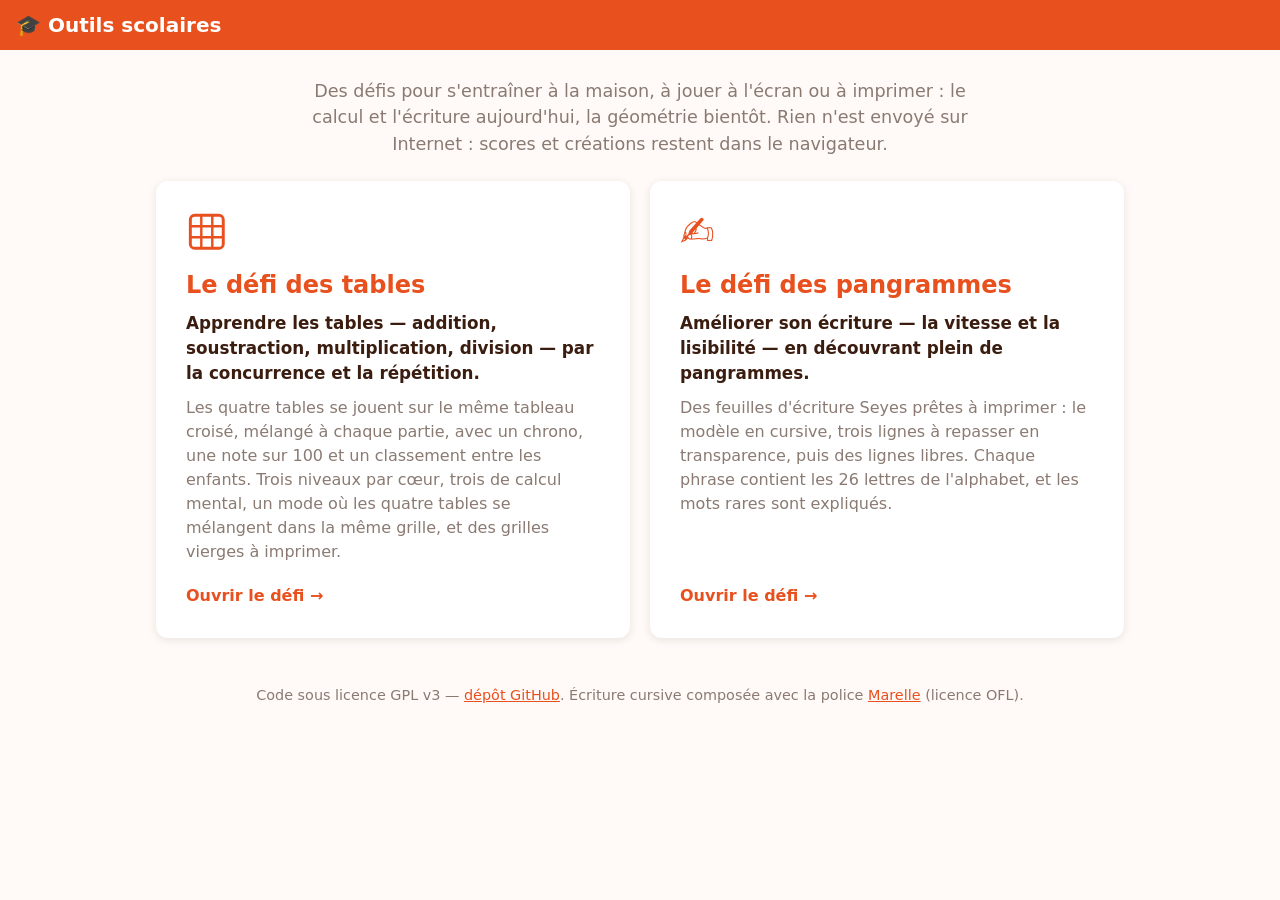
==== index.html @ 556f3aac "Remplace la croix par un logo de tableau Le défi des tables portait une croix de multiplication, dev" ====
<!DOCTYPE html>
<html lang="fr">
<head>
<meta charset="utf-8">
<meta name="viewport" content="width=device-width, initial-scale=1">
<title>Outils scolaires</title>
<meta name="description" content="Des défis scolaires à jouer à l'écran ou à imprimer : les quatre tables de calcul, l'écriture cursive sur lignes Seyes, et d'autres à venir.">
<link rel="stylesheet" href="assets/commun.css">
<link rel="stylesheet" href="assets/accueil.css">
<link rel="icon" href="data:image/svg+xml,<svg xmlns='http://www.w3.org/2000/svg' viewBox='0 0 100 100'><text y='.9em' font-size='90'>🎓</text></svg>">
</head>
<body>

<header class="topbar">
  <h1>🎓 Outils scolaires</h1>
</header>

<main>
  <p class="intro">Des défis pour s'entraîner à la maison, à jouer à l'écran ou à imprimer :
     le calcul et l'écriture aujourd'hui, la géométrie bientôt. Rien n'est envoyé sur Internet :
     scores et créations restent dans le navigateur.</p>

  <div class="cartes">

    <a class="carte-outil" href="tables/">
      <span class="carte-emoji"><svg class="logo-grille" viewBox="0 0 24 24" aria-hidden="true" focusable="false"><rect x="2.5" y="2.5" width="19" height="19" rx="2.5" fill="none" stroke="#e8501e" stroke-width="1.7"/><path d="M8.83 2.5v19M15.17 2.5v19M2.5 8.83h19M2.5 15.17h19" fill="none" stroke="#e8501e" stroke-width="1.4"/></svg></span>
      <h2>Le défi des tables</h2>
      <p class="carte-accroche">Apprendre les tables — addition, soustraction, multiplication,
         division — par la concurrence et la répétition.</p>
      <p class="carte-detail">Les quatre tables se jouent sur le même tableau croisé, mélangé à
         chaque partie, avec un chrono, une note sur 100 et un classement entre les enfants.
         Trois niveaux par cœur, trois de calcul mental, un mode où les quatre tables se
         mélangent dans la même grille, et des grilles vierges à imprimer.</p>
      <span class="carte-lien">Ouvrir le défi →</span>
    </a>

    <a class="carte-outil" href="pangrammes/">
      <span class="carte-emoji" aria-hidden="true">✍️</span>
      <h2>Le défi des pangrammes</h2>
      <p class="carte-accroche">Améliorer son écriture — la vitesse et la lisibilité — en
         découvrant plein de pangrammes.</p>
      <p class="carte-detail">Des feuilles d'écriture Seyes prêtes à imprimer : le modèle en
         cursive, trois lignes à repasser en transparence, puis des lignes libres. Chaque
         phrase contient les 26 lettres de l'alphabet, et les mots rares sont expliqués.</p>
      <span class="carte-lien">Ouvrir le défi →</span>
    </a>

  </div>
</main>

<footer>
  <p>Code sous licence GPL v3 — <a href="https://github.com/Le-Syl21/outils-scolaires">dépôt GitHub</a>.
     Écriture cursive composée avec la police
     <a href="https://marelle.forge.apps.education.fr/">Marelle</a> (licence OFL).</p>
</footer>

</body>
</html>
---- assets/commun.css ----
/* Charte partagée par les outils du dépôt.
   Reprend les couleurs du Défi Tables : pêche, orange, encre brune. */
:root{
  --peche:#fbdcd0;
  --peche-clair:#fdf1ec;
  --orange:#e8501e;
  --orange-fonce:#b93c13;
  --encre:#3b1d10;
  --trait:#6b3b28;
  --fond:#fffaf7;
  --carte:#ffffff;
  --vert:#1f8a4c;
  --vert-clair:#dcf5e5;
  --rouge:#c62828;
  --rouge-clair:#fde3e1;
  --gris:#8a7a72;
  --ombre:0 2px 8px rgba(59,29,16,.10);
  --radius:12px;
}
*{box-sizing:border-box}
html,body{margin:0}
body{
  font-family:system-ui,-apple-system,"Segoe UI",Roboto,sans-serif;
  background:var(--fond);
  color:var(--encre);
  line-height:1.5;
}
main{max-width:1000px;margin:0 auto;padding:16px}
h1,h2{margin:0 0 8px}
h2{font-size:1.35rem}
.lead{color:var(--gris);margin:0 0 16px}
.hidden{display:none !important}
kbd{background:var(--peche);border:1px solid var(--trait);border-radius:4px;padding:0 5px;font-size:.85em}

/* Barre du haut */
.topbar{
  background:var(--orange);color:#fff;padding:10px 16px;
  display:flex;align-items:center;gap:16px;flex-wrap:wrap;
}
.topbar h1{font-size:1.25rem;margin:0}
.topbar a{color:#fff}
.retour{
  color:#fff;text-decoration:none;font-size:.95rem;
  background:rgba(255,255,255,.15);padding:6px 14px;border-radius:999px;
}
.retour:hover{background:rgba(255,255,255,.28)}
.tabs{display:flex;gap:6px;margin-left:auto}
.tab{
  background:rgba(255,255,255,.15);color:#fff;border:0;
  padding:8px 16px;border-radius:999px;cursor:pointer;font-size:1rem;
}
.tab:hover{background:rgba(255,255,255,.28)}
.tab.is-active{background:#fff;color:var(--orange);font-weight:700}

/* Blocs */
.panel{
  background:var(--carte);border-radius:var(--radius);box-shadow:var(--ombre);
  padding:20px;margin-bottom:16px;
}
.row{display:flex;gap:10px;flex-wrap:wrap;align-items:center}
.field{margin-bottom:16px}
.field > label{display:block;font-weight:600;margin-bottom:6px}
.field-inline{display:flex;align-items:center;gap:8px;font-weight:600}
.check{display:flex;align-items:center;gap:8px;font-weight:400 !important}
select,input[type=number],input[type=text]{
  font:inherit;padding:8px 10px;border:2px solid var(--peche);
  border-radius:8px;background:#fff;color:inherit;
}
input[type=number]{width:80px}
select{min-width:180px}

/* Boutons */
.btn{font:inherit;cursor:pointer;border-radius:999px;padding:10px 20px;border:2px solid transparent}
.btn-primary{background:var(--orange);color:#fff}
.btn-primary:hover{background:var(--orange-fonce)}
.btn-ghost{background:#fff;color:var(--orange);border-color:var(--peche)}
.btn-ghost:hover{border-color:var(--orange)}
.btn-danger{color:var(--rouge)}
.btn-xl{font-size:1.3rem;padding:14px 40px;display:inline-flex;align-items:center;gap:10px}
.btn-sm{padding:6px 16px;font-size:1rem;font-weight:600}
.btn-sm small{display:block;font-weight:400;font-size:.78rem;opacity:.75}
.btn-sm.is-active{background:var(--orange);color:#fff;border-color:var(--orange)}

.note-info{color:var(--gris);font-size:.9rem}
.vide{color:var(--gris);font-style:italic}
.alerte{background:var(--rouge-clair);color:var(--rouge);border-radius:8px;padding:10px 14px;margin:12px 0 0}

footer{text-align:center;color:var(--gris);font-size:.9rem;padding:16px}
footer a{color:var(--orange)}

@media print{
  .no-print,.topbar,footer{display:none !important}
}
---- assets/accueil.css ----
/* Page d'accueil : le choix entre les outils */
.intro{
  color:var(--gris);font-size:1.1rem;max-width:60ch;
  margin:12px auto 24px;text-align:center;
}
.cartes{
  display:grid;gap:20px;
  grid-template-columns:repeat(auto-fit,minmax(320px,1fr));
}
.carte-outil{
  display:flex;flex-direction:column;
  background:var(--carte);border-radius:var(--radius);box-shadow:var(--ombre);
  border:2px solid transparent;
  padding:28px;text-decoration:none;color:inherit;
  transition:border-color .15s, transform .15s;
}
.carte-outil:hover,.carte-outil:focus-visible{
  border-color:var(--orange);transform:translateY(-2px);outline:none;
}
.carte-emoji{font-size:2.6rem;line-height:1;display:block;color:var(--orange)}
.logo-grille{width:1em;height:1em;display:block}
/* la couleur est posée sur les tracés : currentColor n'est pas hérité partout */
.logo-grille rect,.logo-grille path{stroke:var(--orange)}
.carte-outil h2{margin:14px 0 8px;font-size:1.5rem;color:var(--orange)}
.carte-accroche{font-size:1.05rem;font-weight:600;margin:0 0 10px}
.carte-detail{color:var(--gris);margin:0 0 20px}
.carte-lien{margin-top:auto;font-weight:700;color:var(--orange)}

@media (prefers-reduced-motion:reduce){
  .carte-outil{transition:none}
  .carte-outil:hover,.carte-outil:focus-visible{transform:none}
}
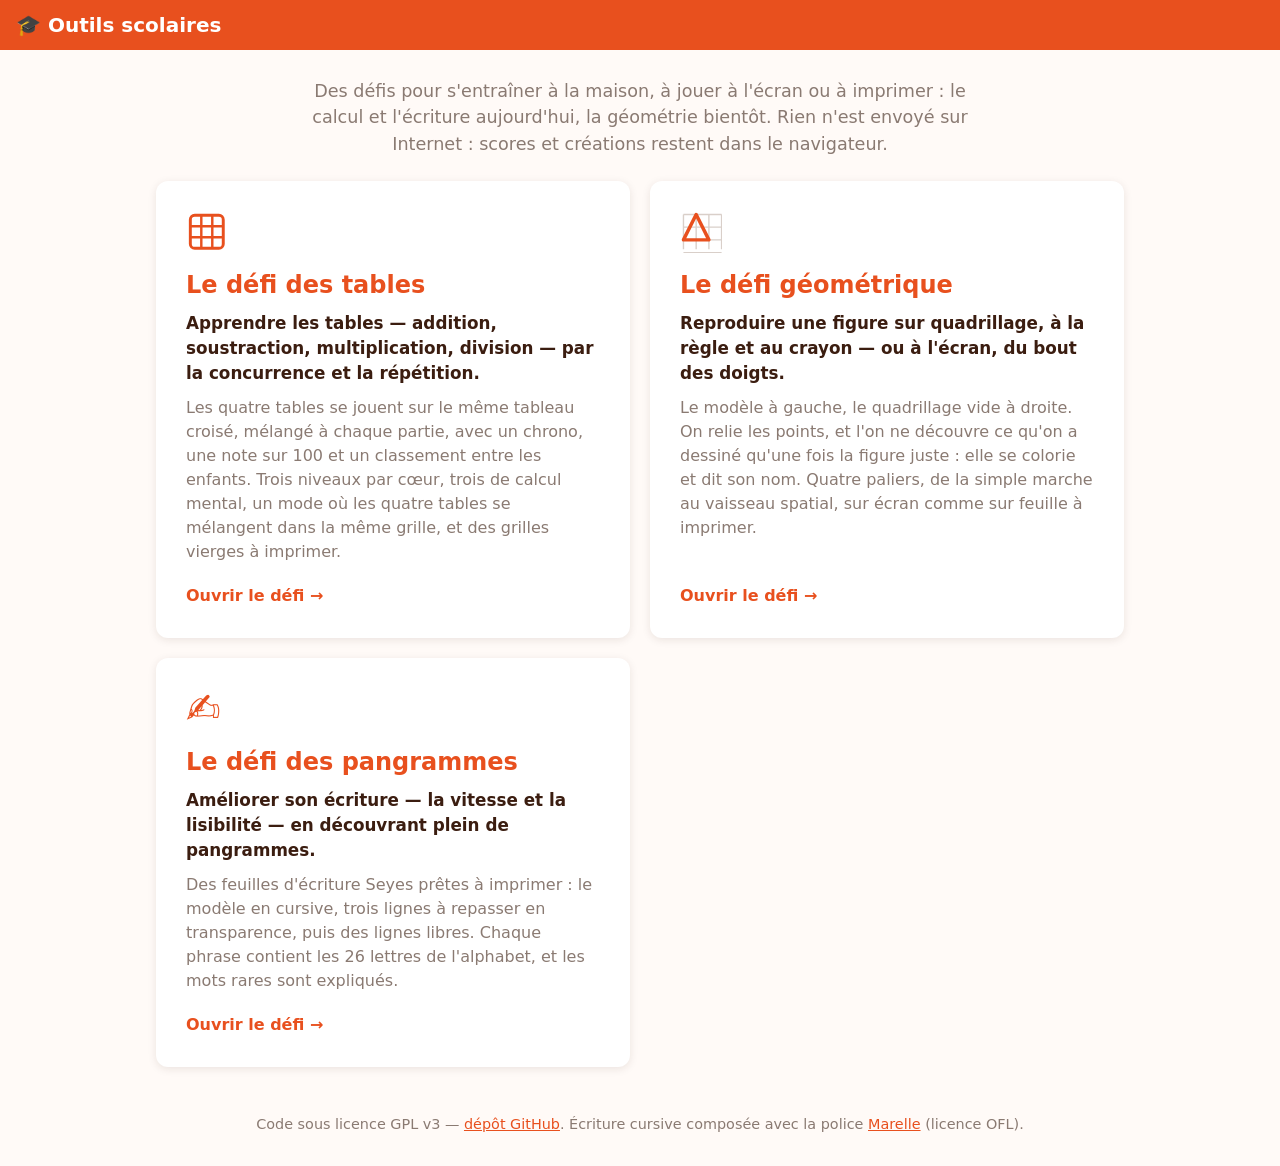
==== commit c0385b67: "Ouvre le défi géométrique par le palier de la roue Reproduire une figure sur quadrillage, à l'écran " ====
--- a/index.html
+++ b/index.html
@@ -34,6 +34,18 @@
       <span class="carte-lien">Ouvrir le défi →</span>
     </a>
 
+    <a class="carte-outil" href="geometrie/">
+      <span class="carte-emoji"><svg class="logo-geo" viewBox="0 0 24 24" aria-hidden="true" focusable="false"><g stroke="#d9cfc9" stroke-width="0.8"><path d="M2 2v20M9.33 2v20M16.67 2v20M24 2v20M2 2h22M2 9.33h22M2 16.67h22M2 24h22"/></g><path d="M2 16.67 L9.33 2 L16.67 16.67 Z" fill="none" stroke="#e8501e" stroke-width="2" stroke-linejoin="round"/></svg></span>
+      <h2>Le défi géométrique</h2>
+      <p class="carte-accroche">Reproduire une figure sur quadrillage, à la règle et au crayon —
+         ou à l'écran, du bout des doigts.</p>
+      <p class="carte-detail">Le modèle à gauche, le quadrillage vide à droite. On relie les
+         points, et l'on ne découvre ce qu'on a dessiné qu'une fois la figure juste : elle se
+         colorie et dit son nom. Quatre paliers, de la simple marche au vaisseau spatial, sur
+         écran comme sur feuille à imprimer.</p>
+      <span class="carte-lien">Ouvrir le défi →</span>
+    </a>
+
     <a class="carte-outil" href="pangrammes/">
       <span class="carte-emoji" aria-hidden="true">✍️</span>
       <h2>Le défi des pangrammes</h2>
--- a/assets/accueil.css
+++ b/assets/accueil.css
@@ -18,7 +18,7 @@
   border-color:var(--orange);transform:translateY(-2px);outline:none;
 }
 .carte-emoji{font-size:2.6rem;line-height:1;display:block;color:var(--orange)}
-.logo-grille{width:1em;height:1em;display:block}
+.logo-grille,.logo-geo{width:1em;height:1em;display:block}
 /* la couleur est posée sur les tracés : currentColor n'est pas hérité partout */
 .logo-grille rect,.logo-grille path{stroke:var(--orange)}
 .carte-outil h2{margin:14px 0 8px;font-size:1.5rem;color:var(--orange)}
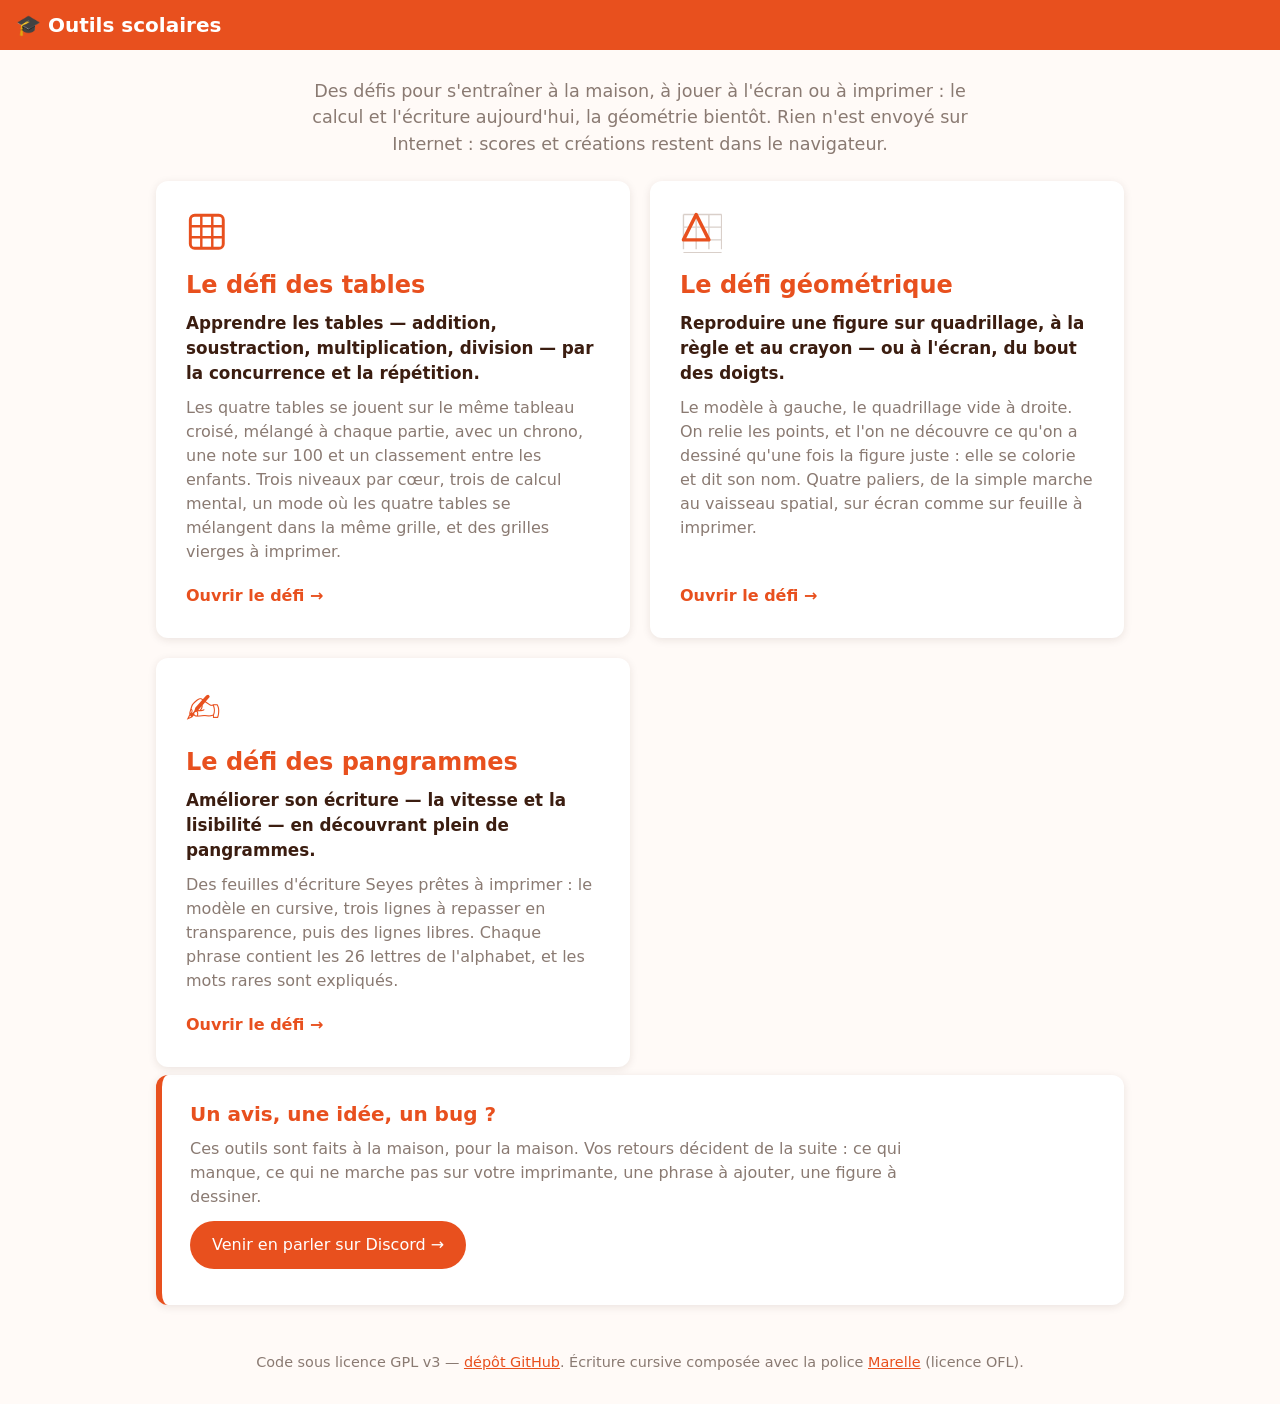
==== commit 28539f56: "Note la géométrie sur 100 et appelle aux retours La vérification ne bloquait plus tant que la figure" ====
--- a/index.html
+++ b/index.html
@@ -58,6 +58,14 @@
     </a>
 
   </div>
+  <section class="retours">
+    <h2>Un avis, une idée, un bug ?</h2>
+    <p>Ces outils sont faits à la maison, pour la maison. Vos retours décident de la suite :
+       ce qui manque, ce qui ne marche pas sur votre imprimante, une phrase à ajouter, une
+       figure à dessiner.</p>
+    <p><a class="btn btn-primary" href="https://discord.gg/veSsXJUCg"
+       target="_blank" rel="noopener">Venir en parler sur Discord →</a></p>
+  </section>
 </main>
 
 <footer>
--- a/assets/accueil.css
+++ b/assets/accueil.css
@@ -30,3 +30,13 @@
   .carte-outil{transition:none}
   .carte-outil:hover,.carte-outil:focus-visible{transform:none}
 }
+
+/* L'appel aux retours, sous les outils */
+.retours{
+  max-width:1000px;margin:8px auto 0;padding:24px 28px;
+  background:var(--carte);border-radius:var(--radius);box-shadow:var(--ombre);
+  border-left:6px solid var(--orange);
+}
+.retours h2{margin:0 0 8px;font-size:1.25rem;color:var(--orange)}
+.retours p{margin:0 0 12px;color:var(--gris);max-width:70ch}
+.retours a.btn{display:inline-block;text-decoration:none}
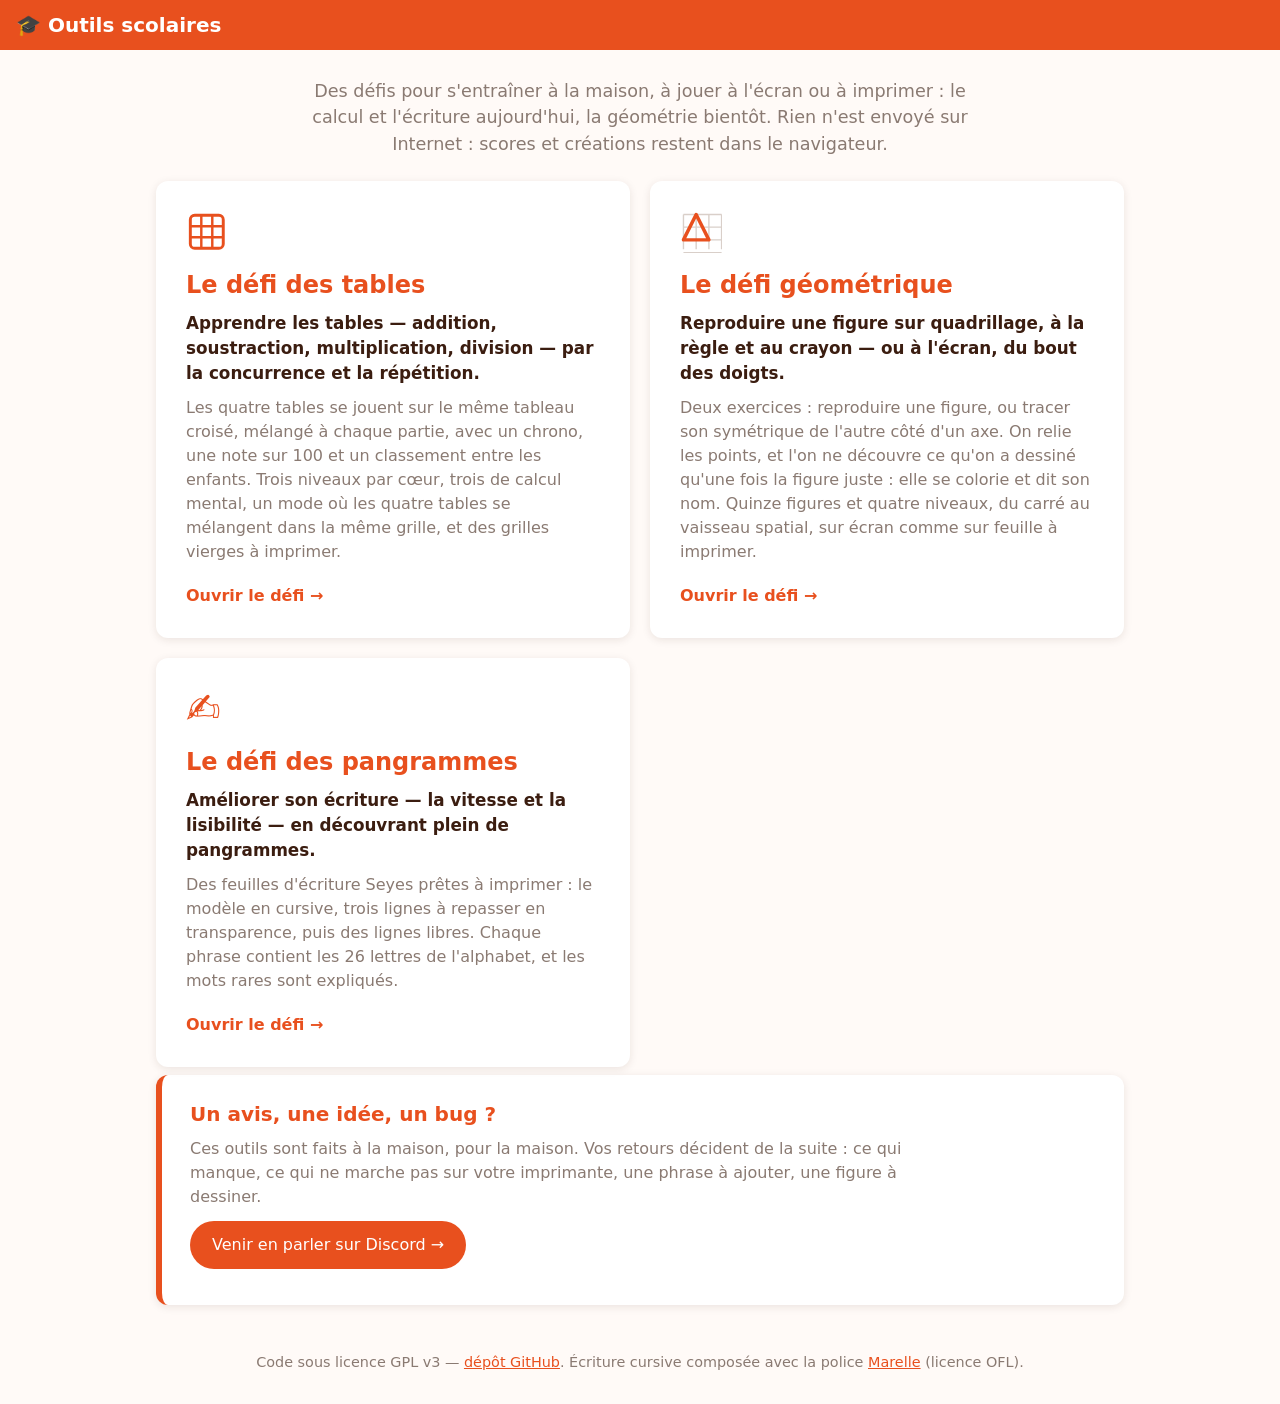
==== commit 0be02664: "Ajoute l'exercice de symétrie Un second exercice partage le moteur du premier : la figure est donnée" ====
--- a/index.html
+++ b/index.html
@@ -39,10 +39,10 @@
       <h2>Le défi géométrique</h2>
       <p class="carte-accroche">Reproduire une figure sur quadrillage, à la règle et au crayon —
          ou à l'écran, du bout des doigts.</p>
-      <p class="carte-detail">Le modèle à gauche, le quadrillage vide à droite. On relie les
-         points, et l'on ne découvre ce qu'on a dessiné qu'une fois la figure juste : elle se
-         colorie et dit son nom. Quatre paliers, de la simple marche au vaisseau spatial, sur
-         écran comme sur feuille à imprimer.</p>
+      <p class="carte-detail">Deux exercices : reproduire une figure, ou tracer son symétrique
+         de l'autre côté d'un axe. On relie les points, et l'on ne découvre ce qu'on a dessiné
+         qu'une fois la figure juste : elle se colorie et dit son nom. Quinze figures et quatre
+         niveaux, du carré au vaisseau spatial, sur écran comme sur feuille à imprimer.</p>
       <span class="carte-lien">Ouvrir le défi →</span>
     </a>
 
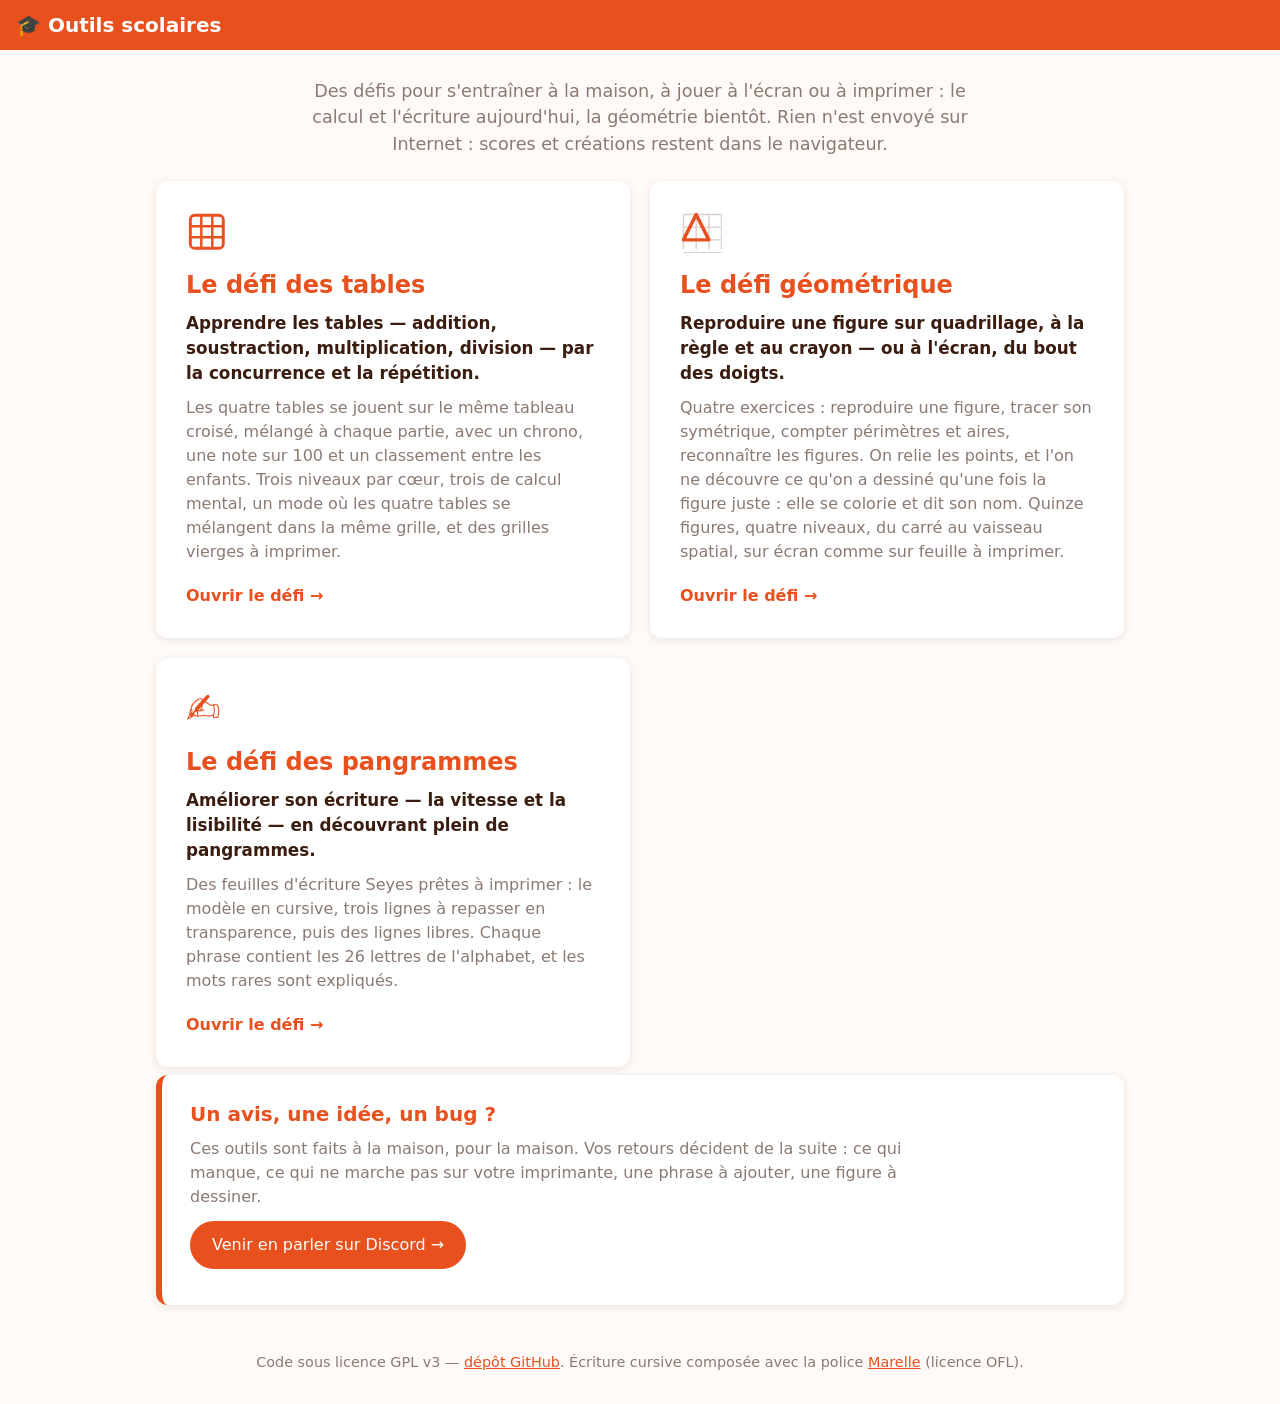
==== commit 695d56f9: "Ajoute la reconnaissance des figures, quatrième et dernier exercice Huit figures à nommer parmi quat" ====
--- a/index.html
+++ b/index.html
@@ -39,10 +39,11 @@
       <h2>Le défi géométrique</h2>
       <p class="carte-accroche">Reproduire une figure sur quadrillage, à la règle et au crayon —
          ou à l'écran, du bout des doigts.</p>
-      <p class="carte-detail">Deux exercices : reproduire une figure, ou tracer son symétrique
-         de l'autre côté d'un axe. On relie les points, et l'on ne découvre ce qu'on a dessiné
-         qu'une fois la figure juste : elle se colorie et dit son nom. Quinze figures et quatre
-         niveaux, du carré au vaisseau spatial, sur écran comme sur feuille à imprimer.</p>
+      <p class="carte-detail">Quatre exercices : reproduire une figure, tracer son symétrique,
+         compter périmètres et aires, reconnaître les figures. On relie les points, et l'on ne
+         découvre ce qu'on a dessiné qu'une fois la figure juste : elle se colorie et dit son nom.
+         Quinze figures, quatre niveaux, du carré au vaisseau spatial, sur écran comme sur feuille
+         à imprimer.</p>
       <span class="carte-lien">Ouvrir le défi →</span>
     </a>
 
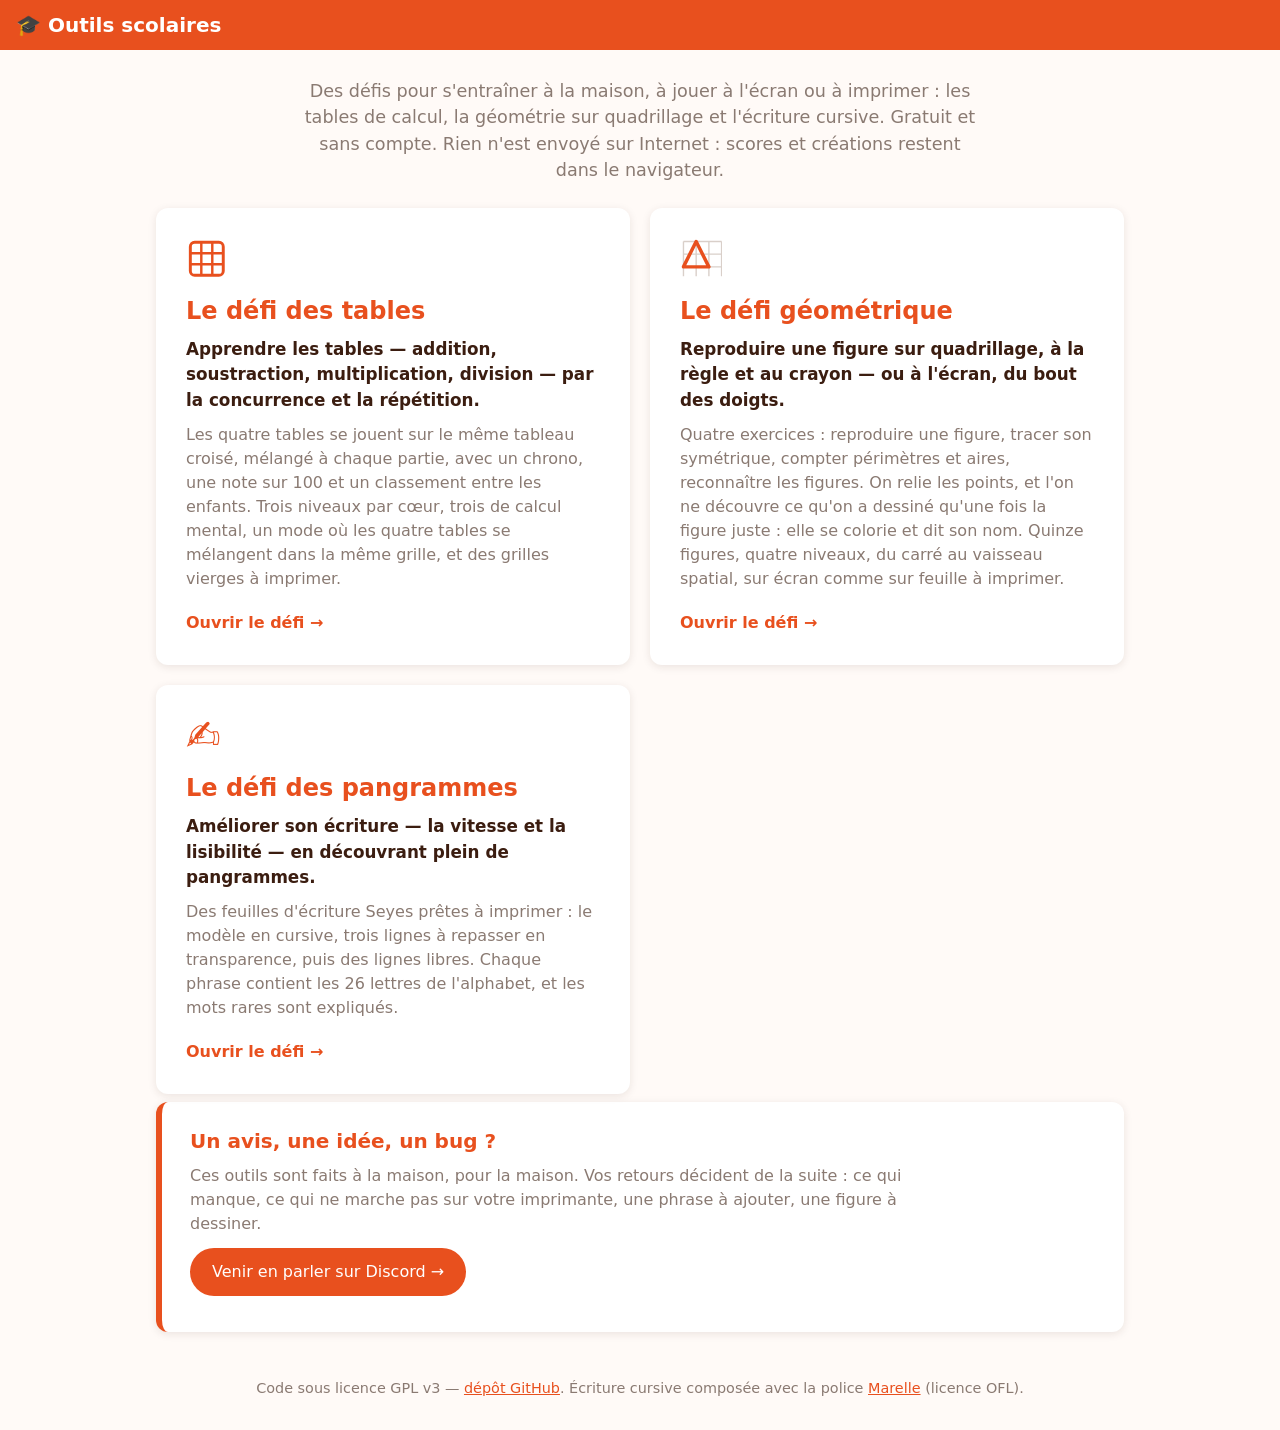
==== commit b9cb55fe: "Prépare le site au référencement Titres et descriptions qui reprennent ce que cherchent les parents," ====
--- a/index.html
+++ b/index.html
@@ -3,8 +3,19 @@
 <head>
 <meta charset="utf-8">
 <meta name="viewport" content="width=device-width, initial-scale=1">
-<title>Outils scolaires</title>
-<meta name="description" content="Des défis scolaires à jouer à l'écran ou à imprimer : les quatre tables de calcul, l'écriture cursive sur lignes Seyes, et d'autres à venir.">
+<title>Outils scolaires : tables de calcul, géométrie et écriture cursive à jouer ou à imprimer</title>
+<meta name="description" content="Outils gratuits pour réviser à la maison, à l&#x27;écran ou sur papier : tables de multiplication et de calcul chronométrées, figures sur quadrillage, symétrie, périmètre et aire, écriture cursive sur lignes Seyes.">
+<meta name="google-site-verification" content="TqbXre6qrm9jaoj6tFwRRiI2vuQilAZLm6kUJA-etmo">
+<link rel="canonical" href="https://le-syl21.github.io/outils-scolaires/">
+<meta property="og:type" content="website">
+<meta property="og:site_name" content="Outils scolaires">
+<meta property="og:title" content="Outils scolaires : tables de calcul, géométrie et écriture cursive à jouer ou à imprimer">
+<meta property="og:description" content="Outils gratuits pour réviser à la maison, à l&#x27;écran ou sur papier : tables de multiplication et de calcul chronométrées, figures sur quadrillage, symétrie, périmètre et aire, écriture cursive sur lignes Seyes.">
+<meta property="og:url" content="https://le-syl21.github.io/outils-scolaires/">
+<meta property="og:image" content="https://le-syl21.github.io/outils-scolaires/assets/og.jpg">
+<meta property="og:locale" content="fr_FR">
+<meta name="twitter:card" content="summary_large_image">
+<script type="application/ld+json">{"@context": "https://schema.org", "@type": "WebSite", "name": "Outils scolaires", "url": "https://le-syl21.github.io/outils-scolaires/", "inLanguage": "fr", "description": "Outils gratuits pour réviser à la maison, à l'écran ou sur papier : tables de multiplication et de calcul chronométrées, figures sur quadrillage, symétrie, périmètre et aire, écriture cursive sur lignes Seyes."}</script>
 <link rel="stylesheet" href="assets/commun.css">
 <link rel="stylesheet" href="assets/accueil.css">
 <link rel="icon" href="data:image/svg+xml,<svg xmlns='http://www.w3.org/2000/svg' viewBox='0 0 100 100'><text y='.9em' font-size='90'>🎓</text></svg>">
@@ -17,8 +28,8 @@
 
 <main>
   <p class="intro">Des défis pour s'entraîner à la maison, à jouer à l'écran ou à imprimer :
-     le calcul et l'écriture aujourd'hui, la géométrie bientôt. Rien n'est envoyé sur Internet :
-     scores et créations restent dans le navigateur.</p>
+     les tables de calcul, la géométrie sur quadrillage et l'écriture cursive. Gratuit et sans
+     compte. Rien n'est envoyé sur Internet : scores et créations restent dans le navigateur.</p>
 
   <div class="cartes">
 
